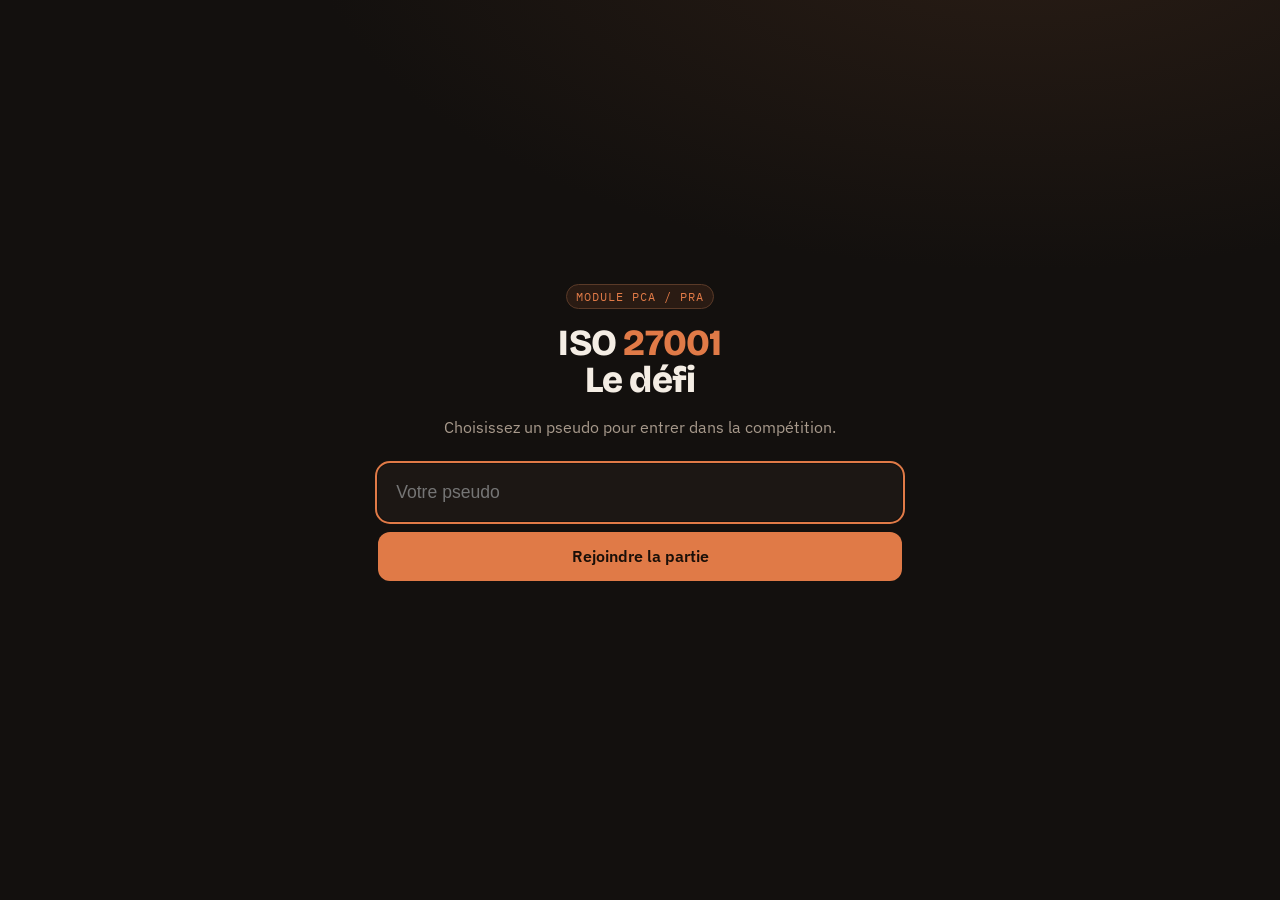
==== index.html @ 8dc8e457 "Add files via upload" ====
<!DOCTYPE html>
<html lang="fr">
<head>
  <meta charset="utf-8">
  <meta name="viewport" content="width=device-width, initial-scale=1, maximum-scale=1">
  <meta name="theme-color" content="#13100e">
  <title>ISO 27001 · Le défi</title>
  <link rel="preconnect" href="https://fonts.googleapis.com">
  <link rel="preconnect" href="https://fonts.gstatic.com" crossorigin>
  <link href="https://fonts.googleapis.com/css2?family=Bricolage+Grotesque:opsz,wght@12..96,700;12..96,800&family=IBM+Plex+Mono:wght@500;600&family=IBM+Plex+Sans:wght@400;600&display=swap" rel="stylesheet">
  <link rel="stylesheet" href="css/style.css">
</head>
<body>
  <div class="player" id="app"></div>
  <script src="js/vendor/supabase.js"></script>
  <script src="config.js"></script>
  <script src="js/backend.js"></script>
  <script src="js/player.js"></script>
</body>
</html>
---- css/style.css ----
/* ISO 27001 — Le défi Maersk
   Palette chaude (terre cuite, ocre, sauge, prune) sur noir chaud. */
:root {
  --bg: #13100e;
  --bg-2: #1c1714;
  --surface: #241e1a;
  --surface-2: #2e2621;
  --line: #3a312b;
  --text: #f4ede4;
  --muted: #a89a8c;
  --accent: #e07a47;
  --gold: #e8b24a;
  --ok: #7fb27a;
  --bad: #e5534b;
  --alert: #d62f2f;
  --c0: #c4532b; --c0-ink: #fff;
  --c1: #d99a2b; --c1-ink: #1d140a;
  --c2: #4f7a4b; --c2-ink: #fff;
  --c3: #7d4370; --c3-ink: #fff;
  --radius: 14px;
  --font: 'IBM Plex Sans', system-ui, -apple-system, 'Segoe UI', sans-serif;
  --display: 'Bricolage Grotesque', 'IBM Plex Sans', system-ui, sans-serif;
  --mono: 'IBM Plex Mono', ui-monospace, monospace;
}
* { box-sizing: border-box; }
html, body { margin: 0; height: 100%; }
body {
  background: radial-gradient(1200px 600px at 80% -10%, #2a1d15 0%, transparent 60%), var(--bg);
  color: var(--text);
  font-family: var(--font);
  -webkit-font-smoothing: antialiased;
}
button { font: inherit; cursor: pointer; }
button:disabled { cursor: default; }
.hidden { display: none !important; }
.mono { font-family: var(--mono); }
.muted { color: var(--muted); }
.tag {
  display: inline-block; font-family: var(--mono); font-size: .78rem; letter-spacing: .08em;
  text-transform: uppercase; color: var(--accent); border: 1px solid #5a3a28;
  padding: .3em .7em; border-radius: 999px; background: #2a1b13;
}
.btn {
  border: 0; border-radius: 12px; padding: .9em 1.4em; font-weight: 600;
  background: var(--accent); color: #1a0f08; transition: transform .08s, filter .15s;
}
.btn:active { transform: scale(.98); }
.btn:hover { filter: brightness(1.08); }
.btn.ghost { background: transparent; color: var(--text); border: 1px solid var(--line); }
.btn.danger { background: var(--bad); color: #fff; }
.input {
  width: 100%; padding: .95em 1em; border-radius: 12px; border: 1px solid var(--line);
  background: var(--bg-2); color: var(--text); font-size: 1.1rem;
}
.input:focus { outline: 2px solid var(--accent); outline-offset: 1px; border-color: transparent; }
.error-msg { color: #ffb4ad; min-height: 1.3em; font-size: .95rem; }

/* ===================== PAGE JOUEUR ===================== */
.player { min-height: 100dvh; display: flex; flex-direction: column; max-width: 560px; margin: 0 auto; }
.p-top {
  display: flex; justify-content: space-between; align-items: center; gap: 1rem;
  padding: .9rem 1.1rem; border-bottom: 1px solid var(--line); font-size: .92rem;
}
.p-top .who { font-weight: 600; overflow: hidden; text-overflow: ellipsis; white-space: nowrap; }
.p-top .score { font-family: var(--mono); color: var(--gold); white-space: nowrap; }
.p-main { flex: 1; display: flex; flex-direction: column; padding: 1.3rem 1.1rem 1.6rem; gap: 1rem; }
.p-center { flex: 1; display: flex; flex-direction: column; justify-content: center; align-items: center; text-align: center; gap: 1rem; }
.brand { font-family: var(--display); font-weight: 800; font-size: 2.3rem; line-height: 1; letter-spacing: -.02em; }
.brand em { font-style: normal; color: var(--accent); }
.p-h1 { font-family: var(--display); font-size: 1.55rem; line-height: 1.15; margin: 0; font-weight: 700; }
.p-body { color: var(--muted); line-height: 1.5; margin: 0; }
.join-form { width: 100%; display: flex; flex-direction: column; gap: .7rem; margin-top: .6rem; }
.pulse-dot { width: 14px; height: 14px; border-radius: 50%; background: var(--accent); animation: pulse 1.4s infinite; }
@keyframes pulse { 0% { box-shadow: 0 0 0 0 rgba(224,122,71,.6); } 100% { box-shadow: 0 0 0 22px rgba(224,122,71,0); } }

.timer-bar { height: 8px; background: var(--surface); border-radius: 99px; overflow: hidden; }
.timer-bar > div { height: 100%; background: var(--gold); transform-origin: left; transition: transform .25s linear; }
.timer-bar.low > div { background: var(--bad); }
.q-meta { display: flex; justify-content: space-between; align-items: center; font-family: var(--mono); font-size: .85rem; color: var(--muted); }
.answers { display: grid; gap: .7rem; }
.ans {
  display: flex; align-items: center; gap: .9rem; text-align: left; width: 100%;
  border: 0; border-radius: var(--radius); padding: 1.05rem 1rem; min-height: 70px;
  font-size: 1.02rem; font-weight: 600; line-height: 1.25;
  box-shadow: inset 0 -4px 0 rgba(0,0,0,.25); transition: transform .08s, opacity .2s;
}
.ans:active { transform: scale(.985); }
.ans .shape { font-size: 1.25rem; width: 1.6rem; text-align: center; flex: none; }
.ans.c0 { background: var(--c0); color: var(--c0-ink); }
.ans.c1 { background: var(--c1); color: var(--c1-ink); }
.ans.c2 { background: var(--c2); color: var(--c2-ink); }
.ans.c3 { background: var(--c3); color: var(--c3-ink); }
.answers.locked .ans:not(.picked) { opacity: .28; }
.answers.locked .ans.picked { outline: 3px solid var(--text); outline-offset: 2px; }

.est-box { background: var(--surface); border-radius: var(--radius); padding: 1.3rem 1.1rem; display: flex; flex-direction: column; gap: 1rem; }
.est-value { font-family: var(--mono); font-size: 3rem; font-weight: 600; text-align: center; color: var(--gold); }
.est-value small { font-size: 1.2rem; color: var(--muted); margin-left: .2em; }
input[type=range] { width: 100%; accent-color: var(--accent); height: 34px; }
.est-steps { display: flex; gap: .5rem; }
.est-steps button { flex: 1; padding: .7em 0; border-radius: 10px; border: 1px solid var(--line); background: var(--bg-2); color: var(--text); font-family: var(--mono); }

.result-badge {
  width: 120px; height: 120px; border-radius: 50%; display: grid; place-items: center;
  font-size: 3.6rem; font-weight: 800; animation: pop .45s cubic-bezier(.2,1.6,.4,1);
}
.result-badge.ok { background: var(--ok); color: #0e1a0d; }
.result-badge.ko { background: var(--bad); color: #fff; }
.result-badge.none { background: var(--surface-2); color: var(--muted); }
@keyframes pop { from { transform: scale(.3); opacity: 0; } to { transform: scale(1); opacity: 1; } }
.gain { font-family: var(--mono); font-size: 2rem; color: var(--gold); font-weight: 600; }
.card { background: var(--surface); border-radius: var(--radius); padding: 1rem 1.1rem; text-align: left; width: 100%; line-height: 1.45; }
.card .lbl { font-family: var(--mono); font-size: .75rem; text-transform: uppercase; letter-spacing: .08em; color: var(--muted); margin-bottom: .3rem; }
.rank-line { display: flex; gap: .7rem; width: 100%; }
.rank-line .card { text-align: center; }
.rank-line .big { font-family: var(--mono); font-size: 1.6rem; font-weight: 600; }

.player.incident { background: repeating-linear-gradient(-45deg, #2a0b0b 0 14px, #200808 14px 28px); }
.alarm { font-family: var(--mono); color: #fff; background: var(--alert); padding: .45em .9em; border-radius: 8px; letter-spacing: .1em; animation: blink 1s steps(2) infinite; }
@keyframes blink { 50% { opacity: .35; } }

/* ===================== PAGE PRÉSENTATEUR ===================== */
.stage { position: fixed; inset: 0; display: flex; flex-direction: column; overflow: hidden; }
.stage-head {
  display: flex; justify-content: space-between; align-items: center;
  padding: 2.2vh 3.5vw 0; min-height: 7vh; font-size: clamp(14px, 1.4vw, 22px);
}
.stage-head .count { font-family: var(--mono); color: var(--muted); }
.stage-body { flex: 1; display: flex; flex-direction: column; padding: 2vh 3.5vw 2vh; min-height: 0; }
.s-title { font-family: var(--display); font-weight: 800; letter-spacing: -.02em; line-height: 1.05; margin: 0; }
.s-xl { font-size: clamp(36px, 5.6vw, 96px); }
.s-l  { font-size: clamp(28px, 3.5vw, 60px); }
.s-text { font-size: clamp(18px, 1.9vw, 32px); line-height: 1.45; color: #d9cfc4; max-width: 70ch; }

/* Lobby */
.lobby { display: grid; grid-template-columns: 1.2fr 1fr; gap: 4vw; align-items: center; height: 100%; }
.lobby .brand { font-size: clamp(48px, 7vw, 120px); }
.lobby .sub { font-size: clamp(18px, 1.8vw, 30px); color: var(--muted); margin-top: 2vh; }
.qr-card { background: #f4ede4; border-radius: 22px; padding: 2.2vw; display: flex; flex-direction: column; align-items: center; gap: 1.2vh; color: #1b1411; }
.qr-card img, .qr-card svg { width: min(30vw, 46vh); height: auto; image-rendering: pixelated; display: block; }
.qr-card .url { font-family: var(--mono); font-size: clamp(14px, 1.4vw, 24px); font-weight: 600; word-break: break-all; text-align: center; }
.big-count { font-family: var(--mono); font-size: clamp(40px, 5vw, 90px); color: var(--gold); font-weight: 600; line-height: 1; margin-top: 4vh; }
.big-count small { display: block; font-family: var(--font); font-size: clamp(14px, 1.3vw, 22px); color: var(--muted); font-weight: 400; margin-top: .4em; }
.names { display: flex; flex-wrap: wrap; gap: .5em; margin-top: 3vh; max-height: 22vh; overflow: hidden; }
.names span { background: var(--surface); border: 1px solid var(--line); padding: .35em .8em; border-radius: 999px; font-size: clamp(13px, 1.1vw, 20px); animation: pop .35s ease-out; }

/* Écrans narratifs */
.show { display: flex; flex-direction: column; justify-content: center; height: 100%; gap: 3.5vh; max-width: 85vw; }
.stage.incident { background: #120404; }
.stage.incident::before {
  content: ''; position: absolute; inset: 0; pointer-events: none;
  background: repeating-linear-gradient(0deg, rgba(255,255,255,.025) 0 2px, transparent 2px 4px);
  animation: scan 6s linear infinite;
}
@keyframes scan { to { background-position: 0 100vh; } }
.stage.incident .s-title { color: #fff; animation: glitch 2.4s infinite; }
.stage.incident .tag { color: #ffb3b3; border-color: #7a1f1f; background: #2b0909; }
@keyframes glitch {
  0%, 92%, 100% { text-shadow: none; transform: none; }
  93% { text-shadow: 4px 0 #ff2a2a, -4px 0 #ffb000; transform: translateX(-3px); }
  95% { text-shadow: -5px 0 #ff2a2a, 3px 0 #ffb000; transform: translateX(4px); }
  97% { text-shadow: 2px 0 #ff2a2a; transform: none; }
}
.flash { position: absolute; inset: 0; background: var(--alert); animation: flash 1.2s ease-out forwards; pointer-events: none; }
@keyframes flash { 0% { opacity: .85; } 100% { opacity: 0; } }
.ticker { position: absolute; left: 0; right: 0; bottom: 9vh; background: var(--alert); color: #fff; font-family: var(--mono); font-size: clamp(14px, 1.4vw, 24px); letter-spacing: .12em; padding: .6em 0; white-space: nowrap; overflow: hidden; }
.ticker span { display: inline-block; padding-left: 100%; animation: tick 14s linear infinite; }
@keyframes tick { to { transform: translateX(-100%); } }

/* Question */
.q-wrap { display: grid; grid-template-columns: 1fr auto; gap: 3vw; align-items: start; }
.q-wrap .s-title { font-size: clamp(26px, 3.2vw, 56px); }
.q-sub { font-size: clamp(16px, 1.6vw, 28px); color: var(--muted); margin-top: 1.5vh; line-height: 1.4; max-width: 60ch; }
.countdown { width: clamp(110px, 10vw, 190px); aspect-ratio: 1; position: relative; display: grid; place-items: center; }
.countdown svg { position: absolute; inset: 0; transform: rotate(-90deg); }
.countdown circle { fill: none; stroke-width: 9; }
.countdown .track { stroke: var(--surface-2); }
.countdown .prog { stroke: var(--gold); stroke-linecap: round; transition: stroke-dashoffset .25s linear, stroke .3s; }
.countdown.low .prog { stroke: var(--bad); }
.countdown .num { font-family: var(--mono); font-size: clamp(36px, 3.6vw, 70px); font-weight: 600; }
.answered-count { text-align: center; font-family: var(--mono); font-size: clamp(14px, 1.3vw, 22px); color: var(--muted); margin-top: 1vh; }
.answered-count b { color: var(--text); font-size: 1.4em; }

.tiles { display: grid; grid-template-columns: 1fr 1fr; gap: 1.6vh 1.4vw; margin-top: auto; padding-top: 3vh; }
.tile {
  position: relative; overflow: hidden; border-radius: 18px; padding: 2.4vh 1.6vw; min-height: 13vh;
  display: flex; align-items: center; gap: 1.2vw; font-size: clamp(18px, 1.9vw, 34px); font-weight: 600; line-height: 1.2;
  box-shadow: inset 0 -6px 0 rgba(0,0,0,.25); transition: opacity .5s, filter .5s, transform .5s;
}
.tile .shape { font-size: 1.2em; flex: none; width: 1.4em; text-align: center; }
.tile .label { position: relative; z-index: 1; flex: 1; }
.tile .shape, .tile .stat { position: relative; z-index: 1; }
.tile .fill { position: absolute; inset: 0; transform-origin: left; transform: scaleX(0); background: rgba(0,0,0,.28); transition: transform 1.1s cubic-bezier(.2,.8,.2,1); }
.tile .stat { font-family: var(--mono); font-size: .9em; opacity: 0; transition: opacity .4s .6s; }
.tile.c0 { background: var(--c0); color: var(--c0-ink); }
.tile.c1 { background: var(--c1); color: var(--c1-ink); }
.tile.c2 { background: var(--c2); color: var(--c2-ink); }
.tile.c3 { background: var(--c3); color: var(--c3-ink); }
.revealed .tile .stat { opacity: 1; }
.revealed .tile.wrong { opacity: .28; filter: saturate(.4); }
.revealed .tile.right { transform: scale(1.02); box-shadow: 0 0 0 4px var(--text), inset 0 -6px 0 rgba(0,0,0,.25); }

.explain {
  margin-top: 2.2vh; background: var(--surface); border-left: 5px solid var(--ok); border-radius: 12px;
  padding: 1.8vh 1.6vw; font-size: clamp(16px, 1.55vw, 27px); line-height: 1.45; animation: rise .5s ease-out;
}
.explain b { color: var(--ok); }
@keyframes rise { from { transform: translateY(14px); opacity: 0; } to { transform: none; opacity: 1; } }
.story { list-style: none; padding: 0; margin: 2vh 0 0; display: flex; flex-direction: column; gap: 1.1vh; }
.story li { font-size: clamp(16px, 1.6vw, 28px); line-height: 1.35; padding-left: 1.6em; position: relative; animation: rise .5s ease-out; }
.story li::before { content: '→'; position: absolute; left: 0; color: var(--accent); }
.story li.punch { font-family: var(--display); font-weight: 800; font-size: clamp(24px, 2.6vw, 46px); color: var(--gold); padding-left: 0; margin-top: 1vh; }
.story li.punch::before { content: none; }

/* Estimation */
.est-stage { margin-top: auto; padding-top: 3vh; }
.est-scale { position: relative; height: 26vh; display: flex; align-items: flex-end; gap: 4px; border-bottom: 2px solid var(--line); }
.est-scale .bar { flex: 1; background: var(--surface-2); border-radius: 6px 6px 0 0; transition: height 1s cubic-bezier(.2,.8,.2,1); height: 0; position: relative; }
.est-scale .bar.hit { background: var(--ok); }
.est-axis { display: flex; justify-content: space-between; font-family: var(--mono); color: var(--muted); font-size: clamp(12px, 1.1vw, 18px); margin-top: .6vh; }
.est-marker { position: absolute; bottom: -2px; top: -4vh; width: 3px; background: var(--gold); }
.est-marker span { position: absolute; top: -.2em; left: 50%; transform: translate(-50%, -100%); font-family: var(--mono); color: var(--gold); white-space: nowrap; font-size: clamp(16px, 1.6vw, 28px); font-weight: 600; }
.est-facts { display: flex; gap: 3vw; margin-top: 2vh; font-size: clamp(16px, 1.5vw, 26px); }
.est-facts b { font-family: var(--mono); color: var(--gold); }
.est-waiting { font-size: clamp(20px, 2.2vw, 38px); color: var(--muted); text-align: center; padding: 6vh 0; border: 2px dashed var(--line); border-radius: 18px; }

/* Classement */
.board { display: flex; flex-direction: column; gap: 1vh; margin-top: 3vh; position: relative; }
.row {
  display: grid; grid-template-columns: 4.5vw 1fr auto auto; gap: 1.5vw; align-items: center;
  background: var(--surface); border-radius: 12px; padding: 1.15vh 1.6vw; font-size: clamp(16px, 1.75vw, 30px);
  transition: transform .8s cubic-bezier(.2,.8,.2,1);
}
.row .rk { font-family: var(--mono); color: var(--muted); }
.row .nm { font-weight: 600; overflow: hidden; text-overflow: ellipsis; white-space: nowrap; }
.row .sc { font-family: var(--mono); color: var(--gold); }
.row .mv { font-family: var(--mono); font-size: .7em; min-width: 3.5em; text-align: right; }
.row .mv.up { color: var(--ok); }
.row .mv.down { color: var(--bad); }
.row:nth-child(1) { background: linear-gradient(90deg, #4a3514, var(--surface) 70%); }
.row:nth-child(1) .rk { color: var(--gold); }

/* Podium */
.podium { display: grid; grid-template-columns: 1fr 1fr 1fr; align-items: end; gap: 2vw; height: 52vh; margin-top: auto; }
.pod { display: flex; flex-direction: column; align-items: center; gap: 1.2vh; opacity: 0; transform: translateY(30px); transition: all .7s cubic-bezier(.2,1.3,.4,1); }
.pod.on { opacity: 1; transform: none; }
.pod .nm { font-family: var(--display); font-weight: 800; font-size: clamp(22px, 2.6vw, 48px); text-align: center; overflow-wrap: anywhere; }
.pod .sc { font-family: var(--mono); color: var(--muted); font-size: clamp(16px, 1.5vw, 26px); }
.pod .block { width: 100%; border-radius: 16px 16px 0 0; display: grid; place-items: center; font-family: var(--display); font-weight: 800; font-size: clamp(40px, 5vw, 96px); color: rgba(0,0,0,.45); }
.pod.p1 .block { height: 30vh; background: var(--gold); }
.pod.p2 .block { height: 21vh; background: #c9bfb4; }
.pod.p3 .block { height: 14vh; background: #b5734a; }
#confetti { position: absolute; inset: 0; pointer-events: none; }

/* Barre de contrôle */
.controls {
  display: flex; align-items: center; gap: .6rem; padding: .7rem 1rem; background: rgba(19,16,14,.92);
  border-top: 1px solid var(--line); font-size: 14px; z-index: 5; opacity: .35; transition: opacity .2s;
}
.controls:hover, .controls:focus-within { opacity: 1; }
.controls .btn { padding: .55em 1em; font-size: 14px; }
.controls .spacer { flex: 1; }
.controls label { display: flex; align-items: center; gap: .4em; color: var(--muted); }
.controls .kbd { font-family: var(--mono); color: var(--muted); font-size: 12px; }

.drawer { position: fixed; top: 0; right: 0; bottom: 0; width: min(420px, 90vw); background: var(--bg-2); border-left: 1px solid var(--line); z-index: 20; display: flex; flex-direction: column; box-shadow: -20px 0 50px rgba(0,0,0,.5); }
.drawer header { display: flex; justify-content: space-between; align-items: center; padding: 1rem 1.2rem; border-bottom: 1px solid var(--line); }
.drawer .list { overflow: auto; padding: .6rem 1rem 1rem; }
.drawer .pl { display: flex; justify-content: space-between; align-items: center; gap: .6rem; padding: .55rem .2rem; border-bottom: 1px solid var(--line); }
.drawer .pl.banned { opacity: .4; text-decoration: line-through; }
.drawer .pl button { padding: .35em .8em; font-size: 13px; }

.modal-back { position: fixed; inset: 0; background: rgba(0,0,0,.6); display: grid; place-items: center; z-index: 30; }
.modal { background: var(--bg-2); border: 1px solid var(--line); border-radius: 16px; padding: 1.6rem; width: min(440px, 92vw); display: flex; flex-direction: column; gap: .9rem; }
.modal h3 { margin: 0; font-family: var(--display); }

.login { max-width: 420px; margin: 12vh auto; padding: 0 1.2rem; display: flex; flex-direction: column; gap: .9rem; }
.login code { font-family: var(--mono); background: var(--surface); padding: .15em .4em; border-radius: 6px; word-break: break-all; }
.notice { background: var(--surface); border: 1px solid var(--line); border-radius: 12px; padding: 1rem; line-height: 1.5; font-size: .95rem; }
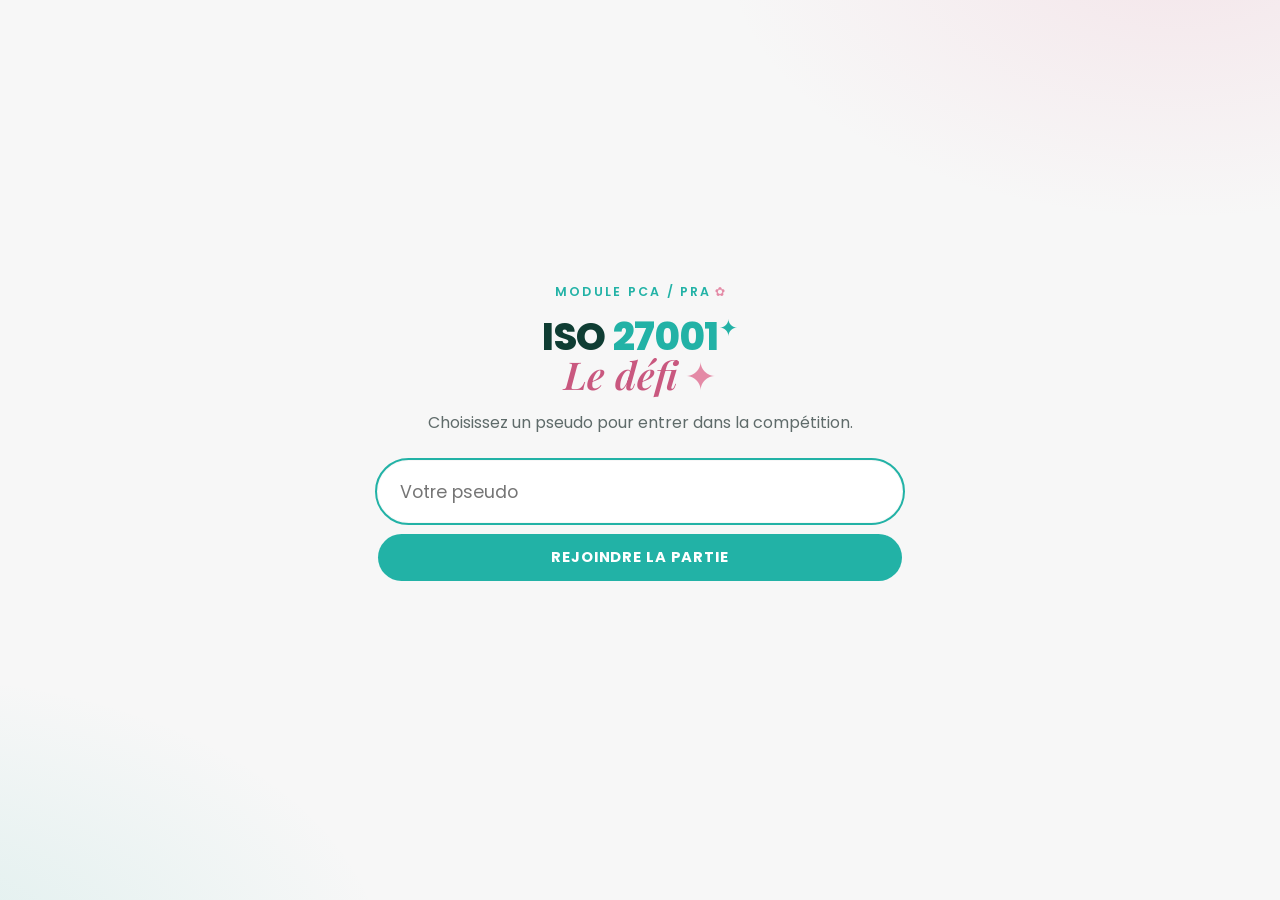
==== commit b83fde6e: "Add files via upload" ====
--- a/index.html
+++ b/index.html
@@ -3,11 +3,11 @@
 <head>
   <meta charset="utf-8">
   <meta name="viewport" content="width=device-width, initial-scale=1, maximum-scale=1">
-  <meta name="theme-color" content="#13100e">
+  <meta name="theme-color" content="#f7f7f7">
   <title>ISO 27001 · Le défi</title>
   <link rel="preconnect" href="https://fonts.googleapis.com">
   <link rel="preconnect" href="https://fonts.gstatic.com" crossorigin>
-  <link href="https://fonts.googleapis.com/css2?family=Bricolage+Grotesque:opsz,wght@12..96,700;12..96,800&family=IBM+Plex+Mono:wght@500;600&family=IBM+Plex+Sans:wght@400;600&display=swap" rel="stylesheet">
+  <link href="https://fonts.googleapis.com/css2?family=Playfair+Display:ital,wght@1,600&family=Poppins:wght@400;500;600;700;800&display=swap" rel="stylesheet">
   <link rel="stylesheet" href="css/style.css">
 </head>
 <body>
--- a/css/style.css
+++ b/css/style.css
@@ -1,59 +1,66 @@
 /* ISO 27001 — Le défi Maersk
    Palette chaude (terre cuite, ocre, sauge, prune) sur noir chaud. */
 :root {
-  --bg: #13100e;
-  --bg-2: #1c1714;
-  --surface: #241e1a;
-  --surface-2: #2e2621;
-  --line: #3a312b;
-  --text: #f4ede4;
-  --muted: #a89a8c;
-  --accent: #e07a47;
-  --gold: #e8b24a;
-  --ok: #7fb27a;
-  --bad: #e5534b;
-  --alert: #d62f2f;
-  --c0: #c4532b; --c0-ink: #fff;
-  --c1: #d99a2b; --c1-ink: #1d140a;
-  --c2: #4f7a4b; --c2-ink: #fff;
-  --c3: #7d4370; --c3-ink: #fff;
+  --bg: #f7f7f7;
+  --bg-2: #eef2f1;
+  --surface: #ffffff;
+  --surface-2: #e4eeec;
+  --line: #dbe3e1;
+  --text: #0f3d33;
+  --muted: #5f6b6a;
+  --accent: #22b2a6;
+  --accent-ink: #12877d;
+  --gold: #12877d;
+  --ok: #1f9d74;
+  --bad: #d64545;
+  --alert: #d64545;
+  --c0: #22b2a6; --c0-ink: #fff;
+  --c1: #0f3d33; --c1-ink: #fff;
+  --c2: #636b6f; --c2-ink: #fff;
+  --c3: #cdeae7; --c3-ink: #0f3d33;
   --radius: 14px;
-  --font: 'IBM Plex Sans', system-ui, -apple-system, 'Segoe UI', sans-serif;
-  --display: 'Bricolage Grotesque', 'IBM Plex Sans', system-ui, sans-serif;
-  --mono: 'IBM Plex Mono', ui-monospace, monospace;
+  --font: 'Poppins', system-ui, -apple-system, 'Segoe UI', sans-serif;
+  --display: 'Poppins', system-ui, sans-serif;
+  --mono: 'Poppins', system-ui, sans-serif;
 }
 * { box-sizing: border-box; }
 html, body { margin: 0; height: 100%; }
 body {
-  background: radial-gradient(1200px 600px at 80% -10%, #2a1d15 0%, transparent 60%), var(--bg);
+  background:
+    radial-gradient(900px 520px at 85% -10%, rgba(236,143,171,.20) 0%, transparent 60%),
+    radial-gradient(800px 500px at -10% 110%, rgba(176,150,220,.18) 0%, transparent 60%),
+    var(--bg);
+  background-attachment: fixed;
   color: var(--text);
   font-family: var(--font);
   -webkit-font-smoothing: antialiased;
 }
-button { font: inherit; cursor: pointer; }
+button, input { font: inherit; }
+button { cursor: pointer; }
 button:disabled { cursor: default; }
 .hidden { display: none !important; }
 .mono { font-family: var(--mono); }
 .muted { color: var(--muted); }
 .tag {
   display: inline-block; font-family: var(--mono); font-size: .78rem; letter-spacing: .08em;
-  text-transform: uppercase; color: var(--accent); border: 1px solid #5a3a28;
-  padding: .3em .7em; border-radius: 999px; background: #2a1b13;
+  text-transform: uppercase; color: var(--accent); border: 1px solid #ecc2d1;
+  padding: .3em .8em; border-radius: 999px; background: rgba(236,143,171,.10);
 }
 .btn {
-  border: 0; border-radius: 12px; padding: .9em 1.4em; font-weight: 600;
-  background: var(--accent); color: #1a0f08; transition: transform .08s, filter .15s;
+  border: 0; border-radius: 999px; padding: .9em 1.5em; font-weight: 600;
+  background: linear-gradient(135deg, #e47ba0, #c94f7c); color: #fff;
+  box-shadow: 0 6px 18px rgba(201,79,124,.25); transition: transform .08s, filter .15s;
 }
 .btn:active { transform: scale(.98); }
 .btn:hover { filter: brightness(1.08); }
-.btn.ghost { background: transparent; color: var(--text); border: 1px solid var(--line); }
-.btn.danger { background: var(--bad); color: #fff; }
+.btn.ghost { background: transparent; color: var(--text); border: 1px solid var(--line); box-shadow: none; }
+.btn.danger { background: var(--bad); color: #fff; box-shadow: none; }
 .input {
-  width: 100%; padding: .95em 1em; border-radius: 12px; border: 1px solid var(--line);
+  width: 100%; padding: .95em 1.2em; border-radius: 999px; border: 1px solid var(--line);
   background: var(--bg-2); color: var(--text); font-size: 1.1rem;
 }
 .input:focus { outline: 2px solid var(--accent); outline-offset: 1px; border-color: transparent; }
-.error-msg { color: #ffb4ad; min-height: 1.3em; font-size: .95rem; }
+.error-msg { color: var(--bad); min-height: 1.3em; font-size: .95rem; }
 
 /* ===================== PAGE JOUEUR ===================== */
 .player { min-height: 100dvh; display: flex; flex-direction: column; max-width: 560px; margin: 0 auto; }
@@ -65,22 +72,26 @@
 .p-top .score { font-family: var(--mono); color: var(--gold); white-space: nowrap; }
 .p-main { flex: 1; display: flex; flex-direction: column; padding: 1.3rem 1.1rem 1.6rem; gap: 1rem; }
 .p-center { flex: 1; display: flex; flex-direction: column; justify-content: center; align-items: center; text-align: center; gap: 1rem; }
-.brand { font-family: var(--display); font-weight: 800; font-size: 2.3rem; line-height: 1; letter-spacing: -.02em; }
+.brand { font-family: var(--display); font-weight: 700; font-size: 2.4rem; line-height: 1.02; letter-spacing: -.01em; }
 .brand em { font-style: normal; color: var(--accent); }
-.p-h1 { font-family: var(--display); font-size: 1.55rem; line-height: 1.15; margin: 0; font-weight: 700; }
+.brand i { font-style: italic; font-weight: 600; color: var(--gold); }
+.spark { color: var(--gold); display: inline-block; animation: twinkle 2.6s ease-in-out infinite; }
+.spark.s2 { animation-delay: 1.3s; color: var(--accent); font-size: .6em; vertical-align: super; }
+@keyframes twinkle { 0%,100% { opacity: .35; transform: scale(.8) rotate(0); } 50% { opacity: 1; transform: scale(1.1) rotate(20deg); } }
+.p-h1 { font-family: var(--display); font-size: 1.55rem; line-height: 1.2; margin: 0; font-weight: 600; }
 .p-body { color: var(--muted); line-height: 1.5; margin: 0; }
 .join-form { width: 100%; display: flex; flex-direction: column; gap: .7rem; margin-top: .6rem; }
 .pulse-dot { width: 14px; height: 14px; border-radius: 50%; background: var(--accent); animation: pulse 1.4s infinite; }
-@keyframes pulse { 0% { box-shadow: 0 0 0 0 rgba(224,122,71,.6); } 100% { box-shadow: 0 0 0 22px rgba(224,122,71,0); } }
-
-.timer-bar { height: 8px; background: var(--surface); border-radius: 99px; overflow: hidden; }
+@keyframes pulse { 0% { box-shadow: 0 0 0 0 rgba(236,143,171,.6); } 100% { box-shadow: 0 0 0 22px rgba(236,143,171,0); } }
+
+.timer-bar { height: 8px; background: var(--surface-2); border-radius: 99px; overflow: hidden; }
 .timer-bar > div { height: 100%; background: var(--gold); transform-origin: left; transition: transform .25s linear; }
 .timer-bar.low > div { background: var(--bad); }
 .q-meta { display: flex; justify-content: space-between; align-items: center; font-family: var(--mono); font-size: .85rem; color: var(--muted); }
 .answers { display: grid; gap: .7rem; }
 .ans {
   display: flex; align-items: center; gap: .9rem; text-align: left; width: 100%;
-  border: 0; border-radius: var(--radius); padding: 1.05rem 1rem; min-height: 70px;
+  border: 0; border-radius: var(--radius); padding: 1.05rem 1.1rem; min-height: 70px;
   font-size: 1.02rem; font-weight: 600; line-height: 1.25;
   box-shadow: inset 0 -4px 0 rgba(0,0,0,.25); transition: transform .08s, opacity .2s;
 }
@@ -93,10 +104,11 @@
 .answers.locked .ans:not(.picked) { opacity: .28; }
 .answers.locked .ans.picked { outline: 3px solid var(--text); outline-offset: 2px; }
 
-.est-box { background: var(--surface); border-radius: var(--radius); padding: 1.3rem 1.1rem; display: flex; flex-direction: column; gap: 1rem; }
+.est-box { background: var(--surface); border: 1px solid var(--line); border-radius: var(--radius); padding: 1.3rem 1.1rem; display: flex; flex-direction: column; gap: 1rem; }
 .est-value { font-family: var(--mono); font-size: 3rem; font-weight: 600; text-align: center; color: var(--gold); }
 .est-value small { font-size: 1.2rem; color: var(--muted); margin-left: .2em; }
 input[type=range] { width: 100%; accent-color: var(--accent); height: 34px; }
+input[type=checkbox] { accent-color: var(--accent); }
 .est-steps { display: flex; gap: .5rem; }
 .est-steps button { flex: 1; padding: .7em 0; border-radius: 10px; border: 1px solid var(--line); background: var(--bg-2); color: var(--text); font-family: var(--mono); }
 
@@ -104,12 +116,12 @@
   width: 120px; height: 120px; border-radius: 50%; display: grid; place-items: center;
   font-size: 3.6rem; font-weight: 800; animation: pop .45s cubic-bezier(.2,1.6,.4,1);
 }
-.result-badge.ok { background: var(--ok); color: #0e1a0d; }
+.result-badge.ok { background: var(--ok); color: #fff; }
 .result-badge.ko { background: var(--bad); color: #fff; }
 .result-badge.none { background: var(--surface-2); color: var(--muted); }
 @keyframes pop { from { transform: scale(.3); opacity: 0; } to { transform: scale(1); opacity: 1; } }
 .gain { font-family: var(--mono); font-size: 2rem; color: var(--gold); font-weight: 600; }
-.card { background: var(--surface); border-radius: var(--radius); padding: 1rem 1.1rem; text-align: left; width: 100%; line-height: 1.45; }
+.card { background: transparent; border-top: 1px solid var(--line); border-radius: 0; padding: .9rem .1rem .2rem; text-align: left; width: 100%; line-height: 1.45; }
 .card .lbl { font-family: var(--mono); font-size: .75rem; text-transform: uppercase; letter-spacing: .08em; color: var(--muted); margin-bottom: .3rem; }
 .rank-line { display: flex; gap: .7rem; width: 100%; }
 .rank-line .card { text-align: center; }
@@ -118,6 +130,25 @@
 .player.incident { background: repeating-linear-gradient(-45deg, #2a0b0b 0 14px, #200808 14px 28px); }
 .alarm { font-family: var(--mono); color: #fff; background: var(--alert); padding: .45em .9em; border-radius: 8px; letter-spacing: .1em; animation: blink 1s steps(2) infinite; }
 @keyframes blink { 50% { opacity: .35; } }
+
+.multi-list { display: flex; flex-direction: column; gap: .7rem; }
+.mitem { background: transparent; border-top: 1px solid var(--line); border-radius: 0; padding: .8rem .1rem .2rem; display: flex; flex-direction: column; gap: .6rem; }
+.mtext { font-size: .98rem; line-height: 1.35; }
+.mtext b { color: var(--accent); }
+.chips { display: grid; grid-template-columns: repeat(4, 1fr); gap: .4rem; }
+.chips.two { grid-template-columns: 1fr 1fr; }
+.chip { border: 1px solid var(--line); background: var(--bg-2); color: var(--text); border-radius: 999px; padding: .55em .4em; font-size: .88rem; font-weight: 600; }
+.chip.on.c0 { background: var(--c0); color: var(--c0-ink); border-color: transparent; }
+.chip.on.c1 { background: var(--c1); color: var(--c1-ink); border-color: transparent; }
+.chip.on.c2 { background: var(--c2); color: var(--c2-ink); border-color: transparent; }
+.chip.on.c3 { background: var(--c3); color: var(--c3-ink); border-color: transparent; }
+.multi-list.locked .chip:not(.on) { opacity: .35; }
+.mres { display: flex; justify-content: space-between; gap: .8rem; padding: .45rem 0; border-top: 1px solid var(--line); font-size: .92rem; }
+.mres:first-of-type { border-top: 0; }
+.mres b { white-space: nowrap; }
+.mres.ok b { color: var(--ok); }
+.mres.ko b { color: var(--bad); }
+.result-badge.small { font-size: 2.1rem; }
 
 /* ===================== PAGE PRÉSENTATEUR ===================== */
 .stage { position: fixed; inset: 0; display: flex; flex-direction: column; overflow: hidden; }
@@ -127,16 +158,17 @@
 }
 .stage-head .count { font-family: var(--mono); color: var(--muted); }
 .stage-body { flex: 1; display: flex; flex-direction: column; padding: 2vh 3.5vw 2vh; min-height: 0; }
-.s-title { font-family: var(--display); font-weight: 800; letter-spacing: -.02em; line-height: 1.05; margin: 0; }
+.s-title { font-family: var(--display); font-weight: 700; letter-spacing: -.01em; line-height: 1.08; margin: 0; }
 .s-xl { font-size: clamp(36px, 5.6vw, 96px); }
 .s-l  { font-size: clamp(28px, 3.5vw, 60px); }
-.s-text { font-size: clamp(18px, 1.9vw, 32px); line-height: 1.45; color: #d9cfc4; max-width: 70ch; }
+.s-text { font-size: clamp(18px, 1.9vw, 32px); line-height: 1.45; color: #5a4650; max-width: 70ch; }
 
 /* Lobby */
 .lobby { display: grid; grid-template-columns: 1.2fr 1fr; gap: 4vw; align-items: center; height: 100%; }
 .lobby .brand { font-size: clamp(48px, 7vw, 120px); }
+.lobby .sub { font-style: normal; }
 .lobby .sub { font-size: clamp(18px, 1.8vw, 30px); color: var(--muted); margin-top: 2vh; }
-.qr-card { background: #f4ede4; border-radius: 22px; padding: 2.2vw; display: flex; flex-direction: column; align-items: center; gap: 1.2vh; color: #1b1411; }
+.qr-card { background: #fdf3f6; border-radius: 28px; box-shadow: 0 0 0 8px rgba(236,143,171,.16), 0 24px 60px rgba(120,60,80,.14); border: 1px solid var(--line); padding: 2.2vw; display: flex; flex-direction: column; align-items: center; gap: 1.2vh; color: #3a1626; }
 .qr-card img, .qr-card svg { width: min(30vw, 46vh); height: auto; image-rendering: pixelated; display: block; }
 .qr-card .url { font-family: var(--mono); font-size: clamp(14px, 1.4vw, 24px); font-weight: 600; word-break: break-all; text-align: center; }
 .big-count { font-family: var(--mono); font-size: clamp(40px, 5vw, 90px); color: var(--gold); font-weight: 600; line-height: 1; margin-top: 4vh; }
@@ -183,7 +215,7 @@
 
 .tiles { display: grid; grid-template-columns: 1fr 1fr; gap: 1.6vh 1.4vw; margin-top: auto; padding-top: 3vh; }
 .tile {
-  position: relative; overflow: hidden; border-radius: 18px; padding: 2.4vh 1.6vw; min-height: 13vh;
+  position: relative; overflow: hidden; border-radius: 26px; padding: 2.4vh 1.6vw; min-height: 13vh;
   display: flex; align-items: center; gap: 1.2vw; font-size: clamp(18px, 1.9vw, 34px); font-weight: 600; line-height: 1.2;
   box-shadow: inset 0 -6px 0 rgba(0,0,0,.25); transition: opacity .5s, filter .5s, transform .5s;
 }
@@ -201,16 +233,36 @@
 .revealed .tile.right { transform: scale(1.02); box-shadow: 0 0 0 4px var(--text), inset 0 -6px 0 rgba(0,0,0,.25); }
 
 .explain {
-  margin-top: 2.2vh; background: var(--surface); border-left: 5px solid var(--ok); border-radius: 12px;
+  margin-top: 2.2vh; background: transparent; border-left: 3px solid var(--accent); border-radius: 0;
   padding: 1.8vh 1.6vw; font-size: clamp(16px, 1.55vw, 27px); line-height: 1.45; animation: rise .5s ease-out;
 }
-.explain b { color: var(--ok); }
+.explain b { color: var(--accent); }
 @keyframes rise { from { transform: translateY(14px); opacity: 0; } to { transform: none; opacity: 1; } }
 .story { list-style: none; padding: 0; margin: 2vh 0 0; display: flex; flex-direction: column; gap: 1.1vh; }
 .story li { font-size: clamp(16px, 1.6vw, 28px); line-height: 1.35; padding-left: 1.6em; position: relative; animation: rise .5s ease-out; }
-.story li::before { content: '→'; position: absolute; left: 0; color: var(--accent); }
-.story li.punch { font-family: var(--display); font-weight: 800; font-size: clamp(24px, 2.6vw, 46px); color: var(--gold); padding-left: 0; margin-top: 1vh; }
+.story li::before { content: '✦'; position: absolute; left: 0; color: var(--accent); }
+.story li.punch { font-family: var(--display); font-weight: 700; font-style: italic; font-size: clamp(24px, 2.6vw, 46px); color: var(--gold); padding-left: 0; margin-top: 1vh; }
 .story li.punch::before { content: none; }
+
+/* Votes */
+.tiles.duo .tile { min-height: 18vh; font-size: clamp(22px, 2.4vw, 42px); }
+.revealed.neutral .tile .fill { background: rgba(0,0,0,.32); }
+.tile .label small.was { display: block; font-size: .55em; font-weight: 500; opacity: .85; margin-top: .3em; font-family: var(--mono); }
+.changed { margin-top: 2vh; font-size: clamp(18px, 1.8vw, 32px); }
+.changed b { font-family: var(--mono); color: var(--gold); font-size: 1.4em; margin-right: .2em; }
+.mstage { margin-top: auto; padding-top: 2vh; display: flex; flex-direction: column; gap: 1.4vh; }
+.mlegend { display: flex; gap: 2vw; font-size: clamp(14px, 1.3vw, 22px); color: var(--muted); }
+.mlegend span { display: flex; align-items: center; gap: .5em; }
+.mlegend .sw { width: 1em; height: 1em; border-radius: 50%; display: inline-block; }
+.sw.c0, .seg.c0 { background: var(--c0); } .sw.c1, .seg.c1 { background: var(--c1); }
+.sw.c2, .seg.c2 { background: var(--c2); } .sw.c3, .seg.c3 { background: var(--c3); }
+.ink.c0 { color: #c4467a; } .ink.c1 { color: #c4703a; } .ink.c2 { color: #3f8468; } .ink.c3 { color: #7553b6; }
+.mrow { display: grid; grid-template-columns: 1.5fr 1.6fr 13vw; gap: 1.6vw; align-items: center; font-size: clamp(15px, 1.5vw, 26px); }
+.mitem-t { line-height: 1.25; }
+.mbar { display: flex; height: 3.2vh; border-radius: 999px; overflow: hidden; background: var(--surface-2); }
+.mbar .seg { height: 100%; transition: width 1s cubic-bezier(.2,.8,.2,1), opacity .5s; }
+.mbar .seg.dim { opacity: .25; }
+.mans { font-size: .95em; white-space: nowrap; }
 
 /* Estimation */
 .est-stage { margin-top: auto; padding-top: 3vh; }
@@ -228,7 +280,7 @@
 .board { display: flex; flex-direction: column; gap: 1vh; margin-top: 3vh; position: relative; }
 .row {
   display: grid; grid-template-columns: 4.5vw 1fr auto auto; gap: 1.5vw; align-items: center;
-  background: var(--surface); border-radius: 12px; padding: 1.15vh 1.6vw; font-size: clamp(16px, 1.75vw, 30px);
+  background: transparent; border-bottom: 1px solid var(--line); border-radius: 0; padding: 1.15vh 1.6vw; font-size: clamp(16px, 1.75vw, 30px);
   transition: transform .8s cubic-bezier(.2,.8,.2,1);
 }
 .row .rk { font-family: var(--mono); color: var(--muted); }
@@ -237,24 +289,26 @@
 .row .mv { font-family: var(--mono); font-size: .7em; min-width: 3.5em; text-align: right; }
 .row .mv.up { color: var(--ok); }
 .row .mv.down { color: var(--bad); }
-.row:nth-child(1) { background: linear-gradient(90deg, #4a3514, var(--surface) 70%); }
+.row:nth-child(1) { background: linear-gradient(90deg, #fbe6cf, transparent 70%); }
+.row:nth-child(2) { background: linear-gradient(90deg, #f8e1ea, transparent 70%); }
 .row:nth-child(1) .rk { color: var(--gold); }
 
 /* Podium */
 .podium { display: grid; grid-template-columns: 1fr 1fr 1fr; align-items: end; gap: 2vw; height: 52vh; margin-top: auto; }
 .pod { display: flex; flex-direction: column; align-items: center; gap: 1.2vh; opacity: 0; transform: translateY(30px); transition: all .7s cubic-bezier(.2,1.3,.4,1); }
 .pod.on { opacity: 1; transform: none; }
-.pod .nm { font-family: var(--display); font-weight: 800; font-size: clamp(22px, 2.6vw, 48px); text-align: center; overflow-wrap: anywhere; }
+.pod .nm { font-family: var(--display); font-weight: 700; font-style: italic; font-size: clamp(22px, 2.6vw, 48px); text-align: center; overflow-wrap: anywhere; }
 .pod .sc { font-family: var(--mono); color: var(--muted); font-size: clamp(16px, 1.5vw, 26px); }
-.pod .block { width: 100%; border-radius: 16px 16px 0 0; display: grid; place-items: center; font-family: var(--display); font-weight: 800; font-size: clamp(40px, 5vw, 96px); color: rgba(0,0,0,.45); }
-.pod.p1 .block { height: 30vh; background: var(--gold); }
-.pod.p2 .block { height: 21vh; background: #c9bfb4; }
-.pod.p3 .block { height: 14vh; background: #b5734a; }
+.pod .block { width: 100%; border-radius: 28px 28px 0 0; display: grid; place-items: center; font-family: var(--display); font-weight: 700; font-size: clamp(40px, 5vw, 96px); color: rgba(0,0,0,.45); }
+.pod.p1 .block { height: 30vh; background: linear-gradient(160deg, #f8dcae, #e9b46e); }
+.pod.p2 .block { height: 21vh; background: linear-gradient(160deg, #eadbe1, #c7aebb); }
+.pod.p3 .block { height: 14vh; background: linear-gradient(160deg, #f0b9a8, #c9846f); }
+.pod .crown { font-size: clamp(22px, 2.4vw, 40px); color: var(--gold); line-height: 1; }
 #confetti { position: absolute; inset: 0; pointer-events: none; }
 
 /* Barre de contrôle */
 .controls {
-  display: flex; align-items: center; gap: .6rem; padding: .7rem 1rem; background: rgba(19,16,14,.92);
+  display: flex; align-items: center; gap: .6rem; padding: .7rem 1rem; background: rgba(255,255,255,.92);
   border-top: 1px solid var(--line); font-size: 14px; z-index: 5; opacity: .35; transition: opacity .2s;
 }
 .controls:hover, .controls:focus-within { opacity: 1; }
@@ -276,4 +330,99 @@
 
 .login { max-width: 420px; margin: 12vh auto; padding: 0 1.2rem; display: flex; flex-direction: column; gap: .9rem; }
 .login code { font-family: var(--mono); background: var(--surface); padding: .15em .4em; border-radius: 6px; word-break: break-all; }
-.notice { background: var(--surface); border: 1px solid var(--line); border-radius: 12px; padding: 1rem; line-height: 1.5; font-size: .95rem; }
+.notice { background: var(--surface); border: 1px solid var(--line); border-radius: 16px; padding: 1rem; line-height: 1.5; font-size: .95rem; }
+
+
+/* =====================================================================
+   Thème « corporate » : gris clair, vert profond, turquoise (v3)
+   ===================================================================== */
+body { background: var(--bg); background-attachment: initial; }
+.tag {
+  border: 0; background: none; padding: 0; border-radius: 0;
+  color: var(--accent); font-family: var(--font); font-weight: 600;
+  letter-spacing: .18em; font-size: .78rem;
+}
+.btn {
+  border-radius: 10px; background: var(--accent); color: #fff; box-shadow: none;
+  text-transform: uppercase; letter-spacing: .06em; font-weight: 700; font-size: .92rem;
+}
+.btn:hover { filter: brightness(.95); }
+.input { border-radius: 10px; background: #fff; }
+.brand { font-family: var(--display); font-weight: 800; text-transform: uppercase; letter-spacing: -.01em; line-height: .98; color: var(--text); }
+.brand em { color: var(--accent); }
+.brand i { font-style: normal; font-weight: 800; color: var(--text); }
+.spark { display: none !important; }
+.p-h1 { font-weight: 700; color: var(--text); }
+.s-title { font-weight: 800; letter-spacing: -.015em; color: var(--text); }
+.s-l { text-transform: uppercase; }
+.q-wrap .s-title { font-weight: 700; }
+.ans, .tile { border-radius: 14px; box-shadow: none; }
+.ans.c3, .tile.c3 { border: 1px solid #b6dfda; }
+.qr-card { background: #fff; border-radius: 16px; box-shadow: none; border: 1px solid var(--line); }
+.qr-card .url { color: var(--text); }
+.names span { border-radius: 8px; }
+.result-badge.ok { background: var(--accent); }
+.result-badge.none { background: var(--surface-2); color: var(--text); }
+.gain, .est-value, .big-count, .row .sc, .changed b { color: var(--accent-ink); }
+.mtext b, .explain b { color: var(--accent-ink); }
+.explain { border-left-color: var(--accent); }
+.chip { border-radius: 8px; background: #fff; }
+.row:nth-child(1) { background: linear-gradient(90deg, #d6f0ed, transparent 70%); }
+.row:nth-child(2) { background: linear-gradient(90deg, #e9f1ef, transparent 70%); }
+.row:nth-child(1) .rk { color: var(--accent-ink); }
+.pod .nm { font-style: normal; font-weight: 800; text-transform: uppercase; }
+.pod .crown { display: none; }
+.pod .block { border-radius: 14px 14px 0 0; color: rgba(255,255,255,.9); }
+.pod.p1 .block { background: var(--accent); }
+.pod.p2 .block { background: var(--text); }
+.pod.p3 .block { background: var(--c2); }
+.story li.punch { font-style: normal; color: var(--accent-ink); }
+.ink.c0 { color: var(--accent-ink); } .ink.c1 { color: var(--text); } .ink.c2 { color: var(--c2); } .ink.c3 { color: #4a9f97; }
+.mbar .seg.dim { opacity: .2; }
+.countdown .prog { stroke: var(--accent); }
+.timer-bar > div { background: var(--accent); }
+.lobby .sub { color: var(--muted); }
+.mlegend .sw.c3 { border: 1px solid #b6dfda; }
+.controls .btn { text-transform: none; letter-spacing: 0; font-weight: 600; }
+.drawer, .modal { background: #fff; }
+.story li::before { content: ''; width: .45em; height: .45em; background: var(--accent); top: .5em; }
+.seg.c3, .mlegend .sw.c3 { background: #7fcfc6; border: 0; }
+.ink.c3 { color: #2f8f86; }
+
+/* =====================================================================
+   Touches féminines sur la base vert / turquoise (v3.1)
+   ===================================================================== */
+:root {
+  --rose: #e48aa6; --rose-deep: #c9587f; --rose-soft: #fbe7ee;
+  --c3: #e48aa6; --c3-ink: #0f3d33;
+  --serif: 'Playfair Display', Georgia, serif;
+}
+body {
+  background:
+    radial-gradient(700px 420px at 92% -6%, rgba(228,138,166,.16) 0%, transparent 65%),
+    radial-gradient(760px 460px at -8% 108%, rgba(34,178,166,.12) 0%, transparent 65%),
+    var(--bg);
+  background-attachment: fixed;
+}
+.brand i { font-family: var(--serif); font-style: italic; font-weight: 600; text-transform: none; color: var(--rose-deep); letter-spacing: 0; }
+.spark { display: inline-block !important; color: var(--rose); }
+.spark.s2 { color: var(--accent); }
+.btn, .input, .chip { border-radius: 999px; }
+.ans { border-radius: 20px; }
+.tile { border-radius: 24px; }
+.ans.c3, .tile.c3 { border: 0; }
+.qr-card { border-radius: 28px; box-shadow: 0 0 0 10px var(--rose-soft); border-color: #f3cfdb; }
+.names span { border-radius: 999px; border-color: #f0d3dd; }
+.result-badge { box-shadow: 0 0 0 10px var(--rose-soft); }
+.explain b, .mtext b { color: var(--rose-deep); }
+.explain { border-left-color: var(--rose); }
+.story li::before { background: var(--rose); border-radius: 50%; }
+.story li.punch { font-family: var(--serif); font-style: italic; font-weight: 600; color: var(--rose-deep); }
+.row:nth-child(2) { background: linear-gradient(90deg, var(--rose-soft), transparent 70%); }
+.pod.p3 .block { background: var(--rose); color: rgba(15,61,51,.75); }
+.pod .block { border-radius: 26px 26px 0 0; }
+.ink.c3 { color: var(--rose-deep); }
+.seg.c3, .mlegend .sw.c3 { background: var(--rose); }
+.tag::after { content: ' ✿'; color: var(--rose); letter-spacing: 0; }
+.p-top .who::before { content: '✿ '; color: var(--rose); }
+.est-box { border-radius: 24px; }
